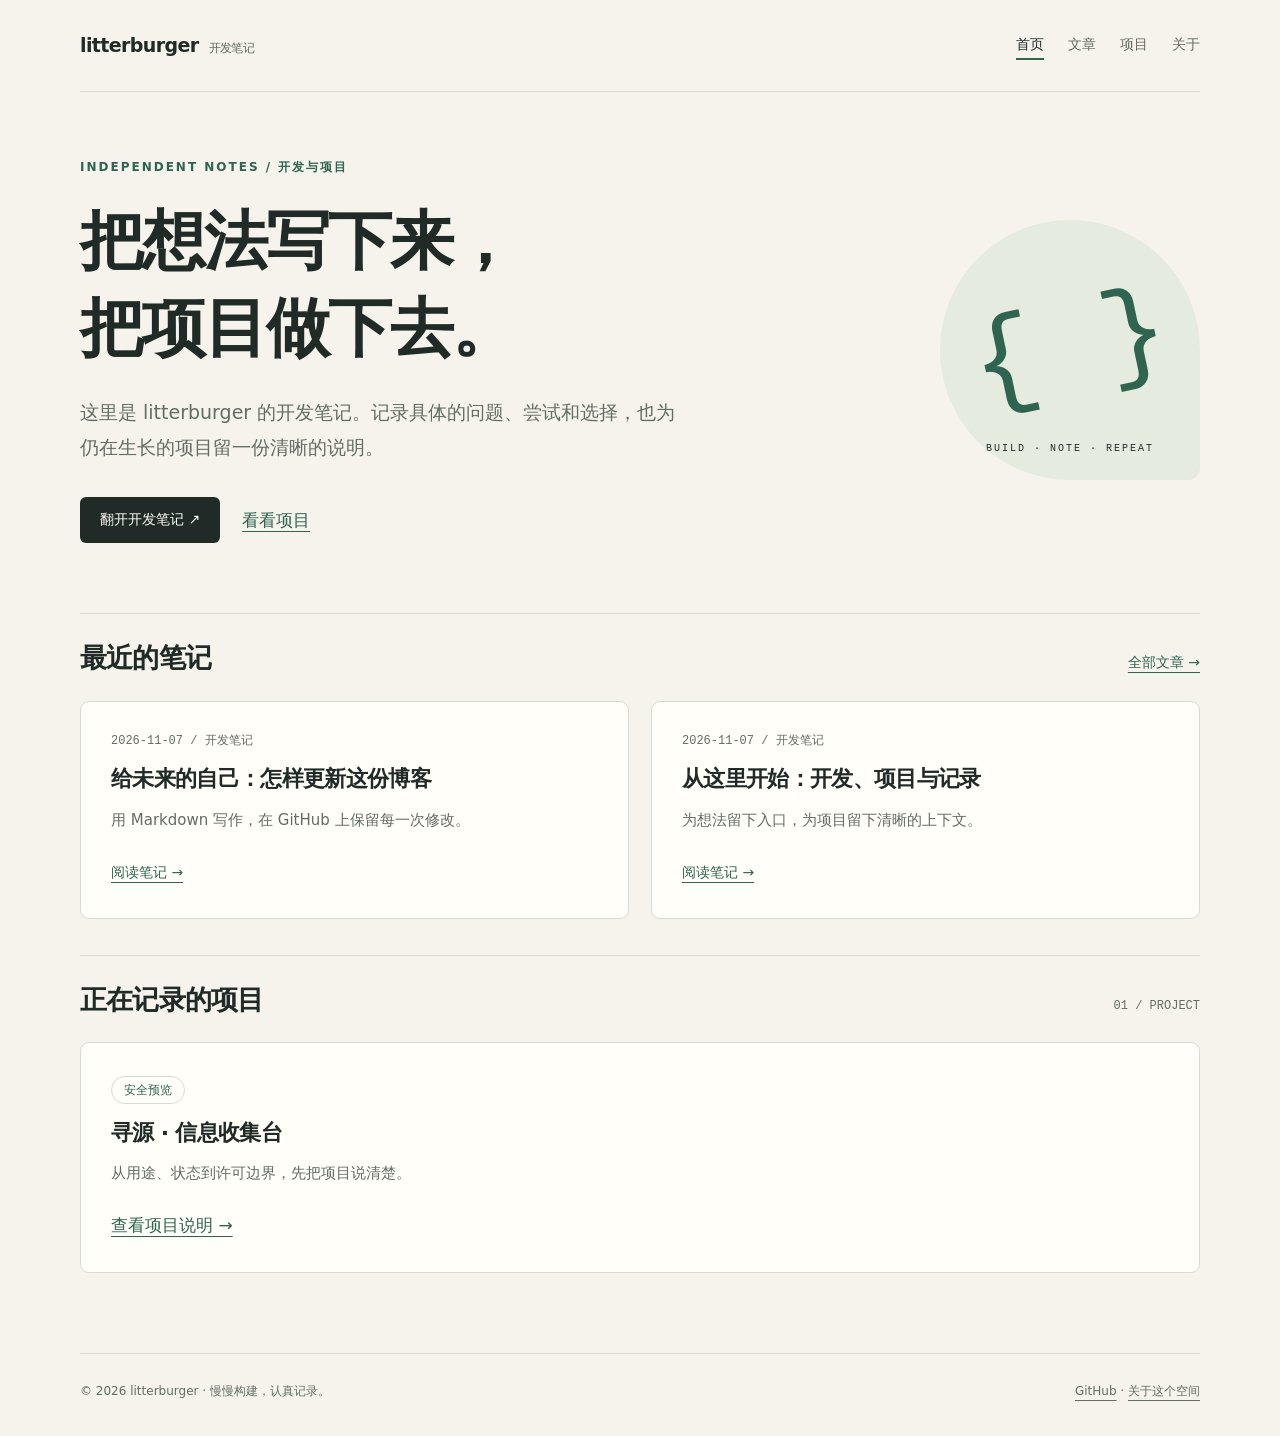
==== docs/index.html @ 08ba6da2 "Launch litterburger development notes blog" ====
<!doctype html>
<html lang="zh-CN"><head><meta charset="utf-8"><meta name="viewport" content="width=device-width, initial-scale=1"><title>首页 · litterburger 的开发笔记</title><meta name="description" content="开发过程、项目说明与值得留下的思考。"><meta name="color-scheme" content="light"><link rel="canonical" href="https://czj44223-cloud.github.io/"><link rel="stylesheet" href="/assets/style.css"><link rel="icon" href="/favicon.svg" type="image/svg+xml"></head><body><a class="skip" href="#main">跳至正文</a><header><a class="brand" href="/">litterburger<small>开发笔记</small></a><nav aria-label="主导航"><a href="/" aria-current="page">首页</a><a href="/posts/">文章</a><a href="/projects/">项目</a><a href="/about/">关于</a></nav></header><main id="main"><section class="hero"><div><div class="eyebrow">Independent notes / 开发与项目</div><h1>把想法写下来，<br>把项目做下去。</h1><p class="lead">这里是 litterburger 的开发笔记。记录具体的问题、尝试和选择，也为仍在生长的项目留一份清晰的说明。</p><div class="actions"><a class="button" href="/posts/">翻开开发笔记 ↗</a><a href="/projects/">看看项目</a></div></div><div class="hero-art" aria-hidden="true"><span>{ }</span></div></section><section><div class="section-head"><h2>最近的笔记</h2><a href="/posts/">全部文章 →</a></div><div class="cards"><article class="card"><div class="meta"><time datetime="2026-11-07">2026-11-07</time> / 开发笔记</div><h3><a href="/posts/2026-11-07-writing/">给未来的自己：怎样更新这份博客</a></h3><p>用 Markdown 写作，在 GitHub 上保留每一次修改。</p><a class="more" href="/posts/2026-11-07-writing/" aria-label="阅读：给未来的自己：怎样更新这份博客">阅读笔记 →</a></article><article class="card"><div class="meta"><time datetime="2026-11-07">2026-11-07</time> / 开发笔记</div><h3><a href="/posts/2026-11-07-hello/">从这里开始：开发、项目与记录</a></h3><p>为想法留下入口，为项目留下清晰的上下文。</p><a class="more" href="/posts/2026-11-07-hello/" aria-label="阅读：从这里开始：开发、项目与记录">阅读笔记 →</a></article></div></section><section class="project"><div class="section-head"><h2>正在记录的项目</h2><span class="meta">01 / PROJECT</span></div><div class="card"><span class="tag">安全预览</span><h3>寻源 · 信息收集台</h3><p>从用途、状态到许可边界，先把项目说清楚。</p><a href="/projects/">查看项目说明 →</a></div></section></main><footer><span>© 2026 litterburger · 慢慢构建，认真记录。</span><span><a href="https://github.com/czj44223-cloud">GitHub</a> · <a href="/about/">关于这个空间</a></span></footer></body></html>
---- assets/style.css ----
/* Blog code: MIT. Article rights are separate. */
:root{--bg:#f5f3ec;--paper:#fffef9;--ink:#202b28;--muted:#626d65;--accent:#2f6450;--line:#d7dcd2;--wash:#e6ebdf}*{box-sizing:border-box}html{scroll-behavior:smooth}body{margin:0;background:var(--bg);color:var(--ink);font:17px/1.85 system-ui,-apple-system,"Segoe UI","Noto Sans SC",sans-serif}a{color:var(--accent);text-underline-offset:5px}a:hover{color:#142f23}a:focus-visible{outline:3px solid #cb872d;outline-offset:5px}header,main,footer{width:min(1120px,calc(100% - 80px));margin:auto}.skip{position:absolute;left:10px;top:-100px;background:var(--paper);padding:8px}.skip:focus{top:10px}header{display:flex;align-items:center;justify-content:space-between;gap:24px;padding:28px 0;border-bottom:1px solid var(--line)}.brand{font-size:19px;font-weight:750;letter-spacing:-.6px;text-decoration:none;color:var(--ink)}.brand small{font-size:12px;color:var(--muted);font-weight:400;margin-left:10px}nav{display:flex;gap:24px;flex-wrap:wrap}nav a{font-size:14px;text-decoration:none;color:var(--muted)}nav a[aria-current=page]{color:var(--ink);border-bottom:2px solid var(--accent)}main{min-height:65vh;padding:64px 0 80px}.eyebrow{text-transform:uppercase;letter-spacing:2px;font-size:12px;font-weight:650;color:var(--accent)}h1,h2,h3{line-height:1.35;letter-spacing:-.03em}h1{font-size:clamp(34px,5vw,64px);margin:20px 0 24px;font-weight:650}h2{font-size:27px}h3{font-size:22px}p{margin:0 0 22px}.lead{max-width:600px;color:var(--muted);font-size:19px}.hero{display:grid;grid-template-columns:1fr 260px;gap:50px;padding-bottom:70px;align-items:center}.hero-art{height:260px;background:var(--wash);border-radius:50% 50% 12px 50%;position:relative;overflow:hidden;display:grid;place-items:center}.hero-art span{font-size:110px;line-height:1;transform:rotate(-12deg);color:var(--accent);font-family:monospace}.hero-art:after{content:"BUILD · NOTE · REPEAT";position:absolute;bottom:26px;font:10px monospace;letter-spacing:2px}.actions{display:flex;gap:22px;align-items:center;margin-top:32px}.button{display:inline-block;background:var(--ink);color:var(--paper);padding:10px 20px;border-radius:6px;text-decoration:none;font-size:14px}.button:hover{background:var(--accent);color:white}.section-head{display:flex;justify-content:space-between;align-items:baseline;gap:16px;border-top:1px solid var(--line);padding-top:26px;margin-bottom:24px}.section-head h2{margin:0}.section-head a{font-size:14px}.cards{display:grid;grid-template-columns:repeat(2,minmax(0,1fr));gap:22px}.card{background:var(--paper);border:1px solid var(--line);padding:30px;border-radius:9px}.card h3{margin:13px 0}.card h3 a{color:var(--ink);text-decoration:none}.card p{color:var(--muted);font-size:15px}.meta{font:12px/1.6 ui-monospace,monospace;color:var(--muted)}.card .more{font-size:14px}.page-intro{margin-bottom:42px}.prose{max-width:740px;margin:auto;overflow-wrap:anywhere}.prose h1{font-size:clamp(30px,4vw,46px)}.prose h2{margin-top:42px}.prose li{margin-bottom:9px}.prose pre{overflow:auto;background:#202b28;color:#f5f3ec;padding:22px;border-radius:8px;font-size:14px;line-height:1.7}.prose code{font-size:.88em;background:var(--wash);padding:2px 5px;border-radius:4px}.prose pre code{background:none;padding:0}.article-head{border-bottom:1px solid var(--line);padding-bottom:30px;margin-bottom:32px}.article-head .summary{color:var(--muted)}.tag{display:inline-block;border:1px solid var(--line);border-radius:20px;padding:2px 12px;font-size:12px;color:var(--accent)}.notice{background:var(--wash);border-left:3px solid var(--accent);padding:20px 24px;margin:24px 0}.project{margin-top:36px}.contact-list{padding-left:22px}footer{display:flex;justify-content:space-between;gap:20px;flex-wrap:wrap;border-top:1px solid var(--line);padding:26px 0 34px;color:var(--muted);font-size:12px}footer a{color:inherit}@media(max-width:700px){header,main,footer{width:calc(100% - 36px)}header{align-items:flex-start;flex-direction:column;gap:16px;padding:22px 0}.brand small{display:none}nav{gap:25px}main{padding-top:40px}.hero{grid-template-columns:1fr;gap:20px;padding-bottom:44px}.hero-art{display:none}.cards{grid-template-columns:1fr}.card{padding:24px}.lead{font-size:17px}.actions{flex-wrap:wrap}.section-head h2{font-size:23px}.prose pre{padding:16px}h1{font-size:38px}}@media(prefers-reduced-motion:reduce){html{scroll-behavior:auto}}
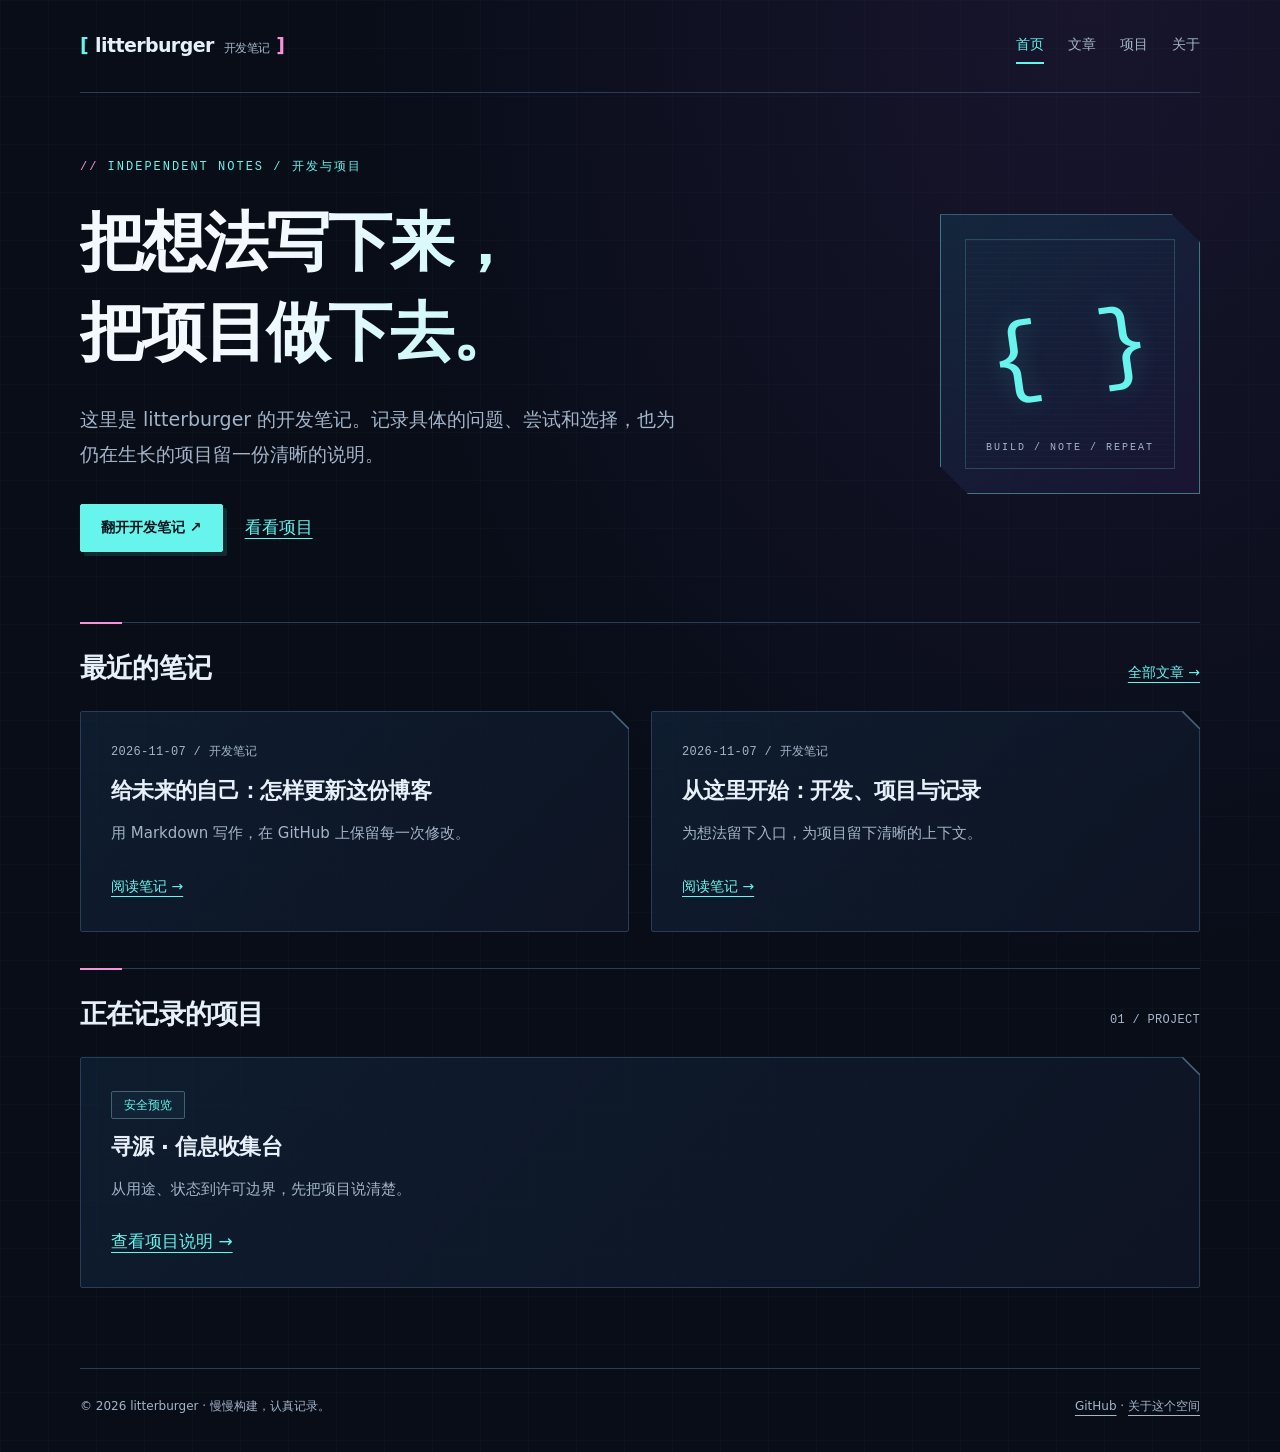
==== commit 4d0f9dfb: "Refine blog with accessible cyberpunk visual theme" ====
--- a/docs/index.html
+++ b/docs/index.html
@@ -1,2 +1,2 @@
 <!doctype html>
-<html lang="zh-CN"><head><meta charset="utf-8"><meta name="viewport" content="width=device-width, initial-scale=1"><title>首页 · litterburger 的开发笔记</title><meta name="description" content="开发过程、项目说明与值得留下的思考。"><meta name="color-scheme" content="light"><link rel="canonical" href="https://czj44223-cloud.github.io/"><link rel="stylesheet" href="/assets/style.css"><link rel="icon" href="/favicon.svg" type="image/svg+xml"></head><body><a class="skip" href="#main">跳至正文</a><header><a class="brand" href="/">litterburger<small>开发笔记</small></a><nav aria-label="主导航"><a href="/" aria-current="page">首页</a><a href="/posts/">文章</a><a href="/projects/">项目</a><a href="/about/">关于</a></nav></header><main id="main"><section class="hero"><div><div class="eyebrow">Independent notes / 开发与项目</div><h1>把想法写下来，<br>把项目做下去。</h1><p class="lead">这里是 litterburger 的开发笔记。记录具体的问题、尝试和选择，也为仍在生长的项目留一份清晰的说明。</p><div class="actions"><a class="button" href="/posts/">翻开开发笔记 ↗</a><a href="/projects/">看看项目</a></div></div><div class="hero-art" aria-hidden="true"><span>{ }</span></div></section><section><div class="section-head"><h2>最近的笔记</h2><a href="/posts/">全部文章 →</a></div><div class="cards"><article class="card"><div class="meta"><time datetime="2026-11-07">2026-11-07</time> / 开发笔记</div><h3><a href="/posts/2026-11-07-writing/">给未来的自己：怎样更新这份博客</a></h3><p>用 Markdown 写作，在 GitHub 上保留每一次修改。</p><a class="more" href="/posts/2026-11-07-writing/" aria-label="阅读：给未来的自己：怎样更新这份博客">阅读笔记 →</a></article><article class="card"><div class="meta"><time datetime="2026-11-07">2026-11-07</time> / 开发笔记</div><h3><a href="/posts/2026-11-07-hello/">从这里开始：开发、项目与记录</a></h3><p>为想法留下入口，为项目留下清晰的上下文。</p><a class="more" href="/posts/2026-11-07-hello/" aria-label="阅读：从这里开始：开发、项目与记录">阅读笔记 →</a></article></div></section><section class="project"><div class="section-head"><h2>正在记录的项目</h2><span class="meta">01 / PROJECT</span></div><div class="card"><span class="tag">安全预览</span><h3>寻源 · 信息收集台</h3><p>从用途、状态到许可边界，先把项目说清楚。</p><a href="/projects/">查看项目说明 →</a></div></section></main><footer><span>© 2026 litterburger · 慢慢构建，认真记录。</span><span><a href="https://github.com/czj44223-cloud">GitHub</a> · <a href="/about/">关于这个空间</a></span></footer></body></html>+<html lang="zh-CN"><head><meta charset="utf-8"><meta name="viewport" content="width=device-width, initial-scale=1"><title>首页 · litterburger 的开发笔记</title><meta name="description" content="开发过程、项目说明与值得留下的思考。"><meta name="color-scheme" content="dark"><link rel="canonical" href="https://czj44223-cloud.github.io/"><link rel="stylesheet" href="/assets/style.css"><link rel="icon" href="/favicon.svg" type="image/svg+xml"></head><body><a class="skip" href="#main">跳至正文</a><header><a class="brand" href="/">litterburger<small>开发笔记</small></a><nav aria-label="主导航"><a href="/" aria-current="page">首页</a><a href="/posts/">文章</a><a href="/projects/">项目</a><a href="/about/">关于</a></nav></header><main id="main"><section class="hero"><div><div class="eyebrow">Independent notes / 开发与项目</div><h1>把想法写下来，<br>把项目做下去。</h1><p class="lead">这里是 litterburger 的开发笔记。记录具体的问题、尝试和选择，也为仍在生长的项目留一份清晰的说明。</p><div class="actions"><a class="button" href="/posts/">翻开开发笔记 ↗</a><a href="/projects/">看看项目</a></div></div><div class="hero-art" aria-hidden="true"><span>{ }</span></div></section><section><div class="section-head"><h2>最近的笔记</h2><a href="/posts/">全部文章 →</a></div><div class="cards"><article class="card"><div class="meta"><time datetime="2026-11-07">2026-11-07</time> / 开发笔记</div><h3><a href="/posts/2026-11-07-writing/">给未来的自己：怎样更新这份博客</a></h3><p>用 Markdown 写作，在 GitHub 上保留每一次修改。</p><a class="more" href="/posts/2026-11-07-writing/" aria-label="阅读：给未来的自己：怎样更新这份博客">阅读笔记 →</a></article><article class="card"><div class="meta"><time datetime="2026-11-07">2026-11-07</time> / 开发笔记</div><h3><a href="/posts/2026-11-07-hello/">从这里开始：开发、项目与记录</a></h3><p>为想法留下入口，为项目留下清晰的上下文。</p><a class="more" href="/posts/2026-11-07-hello/" aria-label="阅读：从这里开始：开发、项目与记录">阅读笔记 →</a></article></div></section><section class="project"><div class="section-head"><h2>正在记录的项目</h2><span class="meta">01 / PROJECT</span></div><div class="card"><span class="tag">安全预览</span><h3>寻源 · 信息收集台</h3><p>从用途、状态到许可边界，先把项目说清楚。</p><a href="/projects/">查看项目说明 →</a></div></section></main><footer><span>© 2026 litterburger · 慢慢构建，认真记录。</span><span><a href="https://github.com/czj44223-cloud">GitHub</a> · <a href="/about/">关于这个空间</a></span></footer></body></html>
--- a/assets/style.css
+++ b/assets/style.css
@@ -1,2 +1,2 @@
 /* Blog code: MIT. Article rights are separate. */
-:root{--bg:#f5f3ec;--paper:#fffef9;--ink:#202b28;--muted:#626d65;--accent:#2f6450;--line:#d7dcd2;--wash:#e6ebdf}*{box-sizing:border-box}html{scroll-behavior:smooth}body{margin:0;background:var(--bg);color:var(--ink);font:17px/1.85 system-ui,-apple-system,"Segoe UI","Noto Sans SC",sans-serif}a{color:var(--accent);text-underline-offset:5px}a:hover{color:#142f23}a:focus-visible{outline:3px solid #cb872d;outline-offset:5px}header,main,footer{width:min(1120px,calc(100% - 80px));margin:auto}.skip{position:absolute;left:10px;top:-100px;background:var(--paper);padding:8px}.skip:focus{top:10px}header{display:flex;align-items:center;justify-content:space-between;gap:24px;padding:28px 0;border-bottom:1px solid var(--line)}.brand{font-size:19px;font-weight:750;letter-spacing:-.6px;text-decoration:none;color:var(--ink)}.brand small{font-size:12px;color:var(--muted);font-weight:400;margin-left:10px}nav{display:flex;gap:24px;flex-wrap:wrap}nav a{font-size:14px;text-decoration:none;color:var(--muted)}nav a[aria-current=page]{color:var(--ink);border-bottom:2px solid var(--accent)}main{min-height:65vh;padding:64px 0 80px}.eyebrow{text-transform:uppercase;letter-spacing:2px;font-size:12px;font-weight:650;color:var(--accent)}h1,h2,h3{line-height:1.35;letter-spacing:-.03em}h1{font-size:clamp(34px,5vw,64px);margin:20px 0 24px;font-weight:650}h2{font-size:27px}h3{font-size:22px}p{margin:0 0 22px}.lead{max-width:600px;color:var(--muted);font-size:19px}.hero{display:grid;grid-template-columns:1fr 260px;gap:50px;padding-bottom:70px;align-items:center}.hero-art{height:260px;background:var(--wash);border-radius:50% 50% 12px 50%;position:relative;overflow:hidden;display:grid;place-items:center}.hero-art span{font-size:110px;line-height:1;transform:rotate(-12deg);color:var(--accent);font-family:monospace}.hero-art:after{content:"BUILD · NOTE · REPEAT";position:absolute;bottom:26px;font:10px monospace;letter-spacing:2px}.actions{display:flex;gap:22px;align-items:center;margin-top:32px}.button{display:inline-block;background:var(--ink);color:var(--paper);padding:10px 20px;border-radius:6px;text-decoration:none;font-size:14px}.button:hover{background:var(--accent);color:white}.section-head{display:flex;justify-content:space-between;align-items:baseline;gap:16px;border-top:1px solid var(--line);padding-top:26px;margin-bottom:24px}.section-head h2{margin:0}.section-head a{font-size:14px}.cards{display:grid;grid-template-columns:repeat(2,minmax(0,1fr));gap:22px}.card{background:var(--paper);border:1px solid var(--line);padding:30px;border-radius:9px}.card h3{margin:13px 0}.card h3 a{color:var(--ink);text-decoration:none}.card p{color:var(--muted);font-size:15px}.meta{font:12px/1.6 ui-monospace,monospace;color:var(--muted)}.card .more{font-size:14px}.page-intro{margin-bottom:42px}.prose{max-width:740px;margin:auto;overflow-wrap:anywhere}.prose h1{font-size:clamp(30px,4vw,46px)}.prose h2{margin-top:42px}.prose li{margin-bottom:9px}.prose pre{overflow:auto;background:#202b28;color:#f5f3ec;padding:22px;border-radius:8px;font-size:14px;line-height:1.7}.prose code{font-size:.88em;background:var(--wash);padding:2px 5px;border-radius:4px}.prose pre code{background:none;padding:0}.article-head{border-bottom:1px solid var(--line);padding-bottom:30px;margin-bottom:32px}.article-head .summary{color:var(--muted)}.tag{display:inline-block;border:1px solid var(--line);border-radius:20px;padding:2px 12px;font-size:12px;color:var(--accent)}.notice{background:var(--wash);border-left:3px solid var(--accent);padding:20px 24px;margin:24px 0}.project{margin-top:36px}.contact-list{padding-left:22px}footer{display:flex;justify-content:space-between;gap:20px;flex-wrap:wrap;border-top:1px solid var(--line);padding:26px 0 34px;color:var(--muted);font-size:12px}footer a{color:inherit}@media(max-width:700px){header,main,footer{width:calc(100% - 36px)}header{align-items:flex-start;flex-direction:column;gap:16px;padding:22px 0}.brand small{display:none}nav{gap:25px}main{padding-top:40px}.hero{grid-template-columns:1fr;gap:20px;padding-bottom:44px}.hero-art{display:none}.cards{grid-template-columns:1fr}.card{padding:24px}.lead{font-size:17px}.actions{flex-wrap:wrap}.section-head h2{font-size:23px}.prose pre{padding:16px}h1{font-size:38px}}@media(prefers-reduced-motion:reduce){html{scroll-behavior:auto}}
+:root{color-scheme:dark;--bg:#080d18;--paper:#0d1728;--ink:#e7f0f9;--muted:#a4b5c9;--accent:#66f4ec;--line:#293e56;--wash:#15283b;--pink:#f793db}*{box-sizing:border-box}html{scroll-behavior:smooth}body{margin:0;background:radial-gradient(ellipse at 85% 0, #30214d66,transparent 48%),linear-gradient(#66f4ec06 1px,transparent 1px),linear-gradient(90deg,#66f4ec06 1px,transparent 1px),var(--bg);background-size:auto,48px 48px,48px 48px,auto;color:var(--ink);font:17px/1.85 system-ui,-apple-system,"Segoe UI","Noto Sans SC",sans-serif;overflow-wrap:anywhere}a{color:var(--accent);text-underline-offset:5px}a:hover{color:#fff}a:focus-visible{outline:2px solid var(--pink);outline-offset:5px}header,main,footer{width:min(1120px,calc(100% - 80px));margin:auto}.skip{position:absolute;left:10px;top:-100px;background:var(--paper);padding:8px;z-index:10}.skip:focus{top:10px}header{display:flex;align-items:center;justify-content:space-between;gap:24px;padding:28px 0;border-bottom:1px solid var(--line)}.brand{font-size:19px;font-weight:750;letter-spacing:-.6px;text-decoration:none;color:var(--ink)}.brand:before{content:"[";color:var(--accent);margin-right:7px}.brand:after{content:"]";color:var(--pink);margin-left:7px}.brand small{font-size:12px;color:var(--muted);font-weight:400;margin-left:10px}nav{display:flex;gap:24px;flex-wrap:wrap}nav a{font-size:14px;text-decoration:none;color:var(--muted);padding:4px 0}nav a[aria-current=page]{color:var(--accent);border-bottom:2px solid var(--accent)}main{min-height:65vh;padding:64px 0 80px;min-width:0}.eyebrow{text-transform:uppercase;letter-spacing:2px;font:12px/1.8 ui-monospace,SFMono-Regular,Consolas,monospace;color:var(--accent)}.eyebrow:before{content:"// ";color:var(--pink)}h1,h2,h3{line-height:1.4;letter-spacing:-.03em}h1{font-size:clamp(34px,5vw,64px);margin:20px 0 24px;font-weight:650}h2{font-size:27px}h3{font-size:22px}p{margin:0 0 22px}.lead{max-width:600px;color:var(--muted);font-size:19px}.hero{display:grid;grid-template-columns:minmax(0,1fr) 260px;gap:50px;padding-bottom:70px;align-items:center}.hero h1{background:linear-gradient(115deg,#f4f9ff 25%,#a4f9f3 75%,#f3b5e7);background-clip:text;-webkit-background-clip:text;color:transparent}.hero-art{height:280px;background:linear-gradient(145deg,#13334b99,#1b1536cc);border:1px solid #447587;position:relative;overflow:hidden;display:grid;place-items:center;clip-path:polygon(0 0,calc(100% - 28px) 0,100% 28px,100% 100%,28px 100%,0 calc(100% - 28px))}.hero-art:before{content:"";position:absolute;inset:24px;border:1px solid #66f4ec33;background:repeating-linear-gradient(0deg,transparent 0,transparent 5px,#66f4ec06 5px,#66f4ec06 6px)}.hero-art span{font-size:90px;line-height:1;transform:rotate(-8deg);color:var(--accent);font-family:monospace;text-shadow:0 0 26px #66f4ec33}.hero-art:after{content:"BUILD / NOTE / REPEAT";position:absolute;bottom:40px;font:10px monospace;letter-spacing:2px;color:var(--muted)}.actions{display:flex;gap:22px;align-items:center;margin-top:32px}.button{display:inline-block;background:var(--accent);color:#08151d;padding:10px 20px;border:1px solid var(--accent);border-radius:2px;text-decoration:none;font-size:14px;font-weight:650;box-shadow:4px 4px 0 #66f4ec20}.button:hover{background:#fff;color:#08151d}.section-head{display:flex;justify-content:space-between;align-items:baseline;gap:16px;border-top:1px solid var(--line);padding-top:26px;margin-bottom:24px;position:relative}.section-head:before{content:"";position:absolute;width:42px;height:2px;background:var(--pink);top:-1px;left:0}.section-head h2{margin:0}.section-head a{font-size:14px}.cards{display:grid;grid-template-columns:repeat(2,minmax(0,1fr));gap:22px}.card{background:linear-gradient(135deg,#102237bb,#0e1424ee);border:1px solid var(--line);padding:30px;border-radius:2px;position:relative;min-width:0}.card:before{content:"";position:absolute;right:-1px;top:-1px;width:18px;height:18px;background:linear-gradient(45deg,transparent 46%,#44647e 48%,#44647e 52%,var(--bg) 54%)}.card:hover{border-color:#4c7887}.card h3{margin:13px 0}.card h3 a{color:var(--ink);text-decoration:none}.card h3 a:hover{color:var(--accent)}.card p{color:var(--muted);font-size:15px}.meta{font:12px/1.8 ui-monospace,SFMono-Regular,Consolas,monospace;color:var(--muted);letter-spacing:.3px}.card .more{font-size:14px}.page-intro{margin-bottom:42px}.prose{max-width:740px;margin:auto;overflow-wrap:anywhere;min-width:0}.prose h1{font-size:clamp(30px,4vw,46px)}.prose h2{margin-top:42px;border-left:2px solid var(--pink);padding-left:15px}.prose li{margin-bottom:9px}.prose ul,.prose ol{padding-left:25px}.prose pre{overflow:auto;max-width:100%;background:#050a12;color:#bdfaf2;padding:22px;border:1px solid var(--line);border-radius:2px;font-size:14px;line-height:1.7;box-shadow:inset 3px 0 #66f4ec55;overflow-wrap:normal}.prose code{font-size:.88em;background:var(--wash);color:#bcf6f0;padding:2px 5px;border-radius:2px}.prose pre code{background:none;padding:0;color:inherit}.article-head{border-bottom:1px solid var(--line);padding-bottom:30px;margin-bottom:32px}.article-head .summary{color:var(--muted)}.tag{display:inline-block;border:1px solid #42616e;border-radius:2px;padding:2px 12px;font-size:12px;color:var(--accent);background:#66f4ec09}.notice{background:var(--wash);border-left:3px solid var(--accent);padding:20px 24px;margin:24px 0}.project{margin-top:36px}.contact-list{padding-left:22px}.contact-list a{word-break:break-word}footer{display:flex;justify-content:space-between;gap:20px;flex-wrap:wrap;border-top:1px solid var(--line);padding:26px 0 34px;color:var(--muted);font-size:12px}footer a{color:inherit}::selection{background:#f793db;color:#090e18}@media(max-width:700px){header,main,footer{width:calc(100% - 36px)}header{align-items:flex-start;flex-direction:column;gap:16px;padding:22px 0}.brand small{display:none}nav{gap:25px}main{padding-top:40px}.hero{grid-template-columns:1fr;gap:20px;padding-bottom:44px}.hero-art{display:none}.cards{grid-template-columns:1fr}.card{padding:24px}.lead{font-size:17px}.actions{flex-wrap:wrap}.section-head h2{font-size:23px}.prose pre{padding:16px;font-size:13px}h1{font-size:38px}}@media(prefers-reduced-motion:reduce){html{scroll-behavior:auto}*,*:before,*:after{animation:none!important;transition:none!important}}
